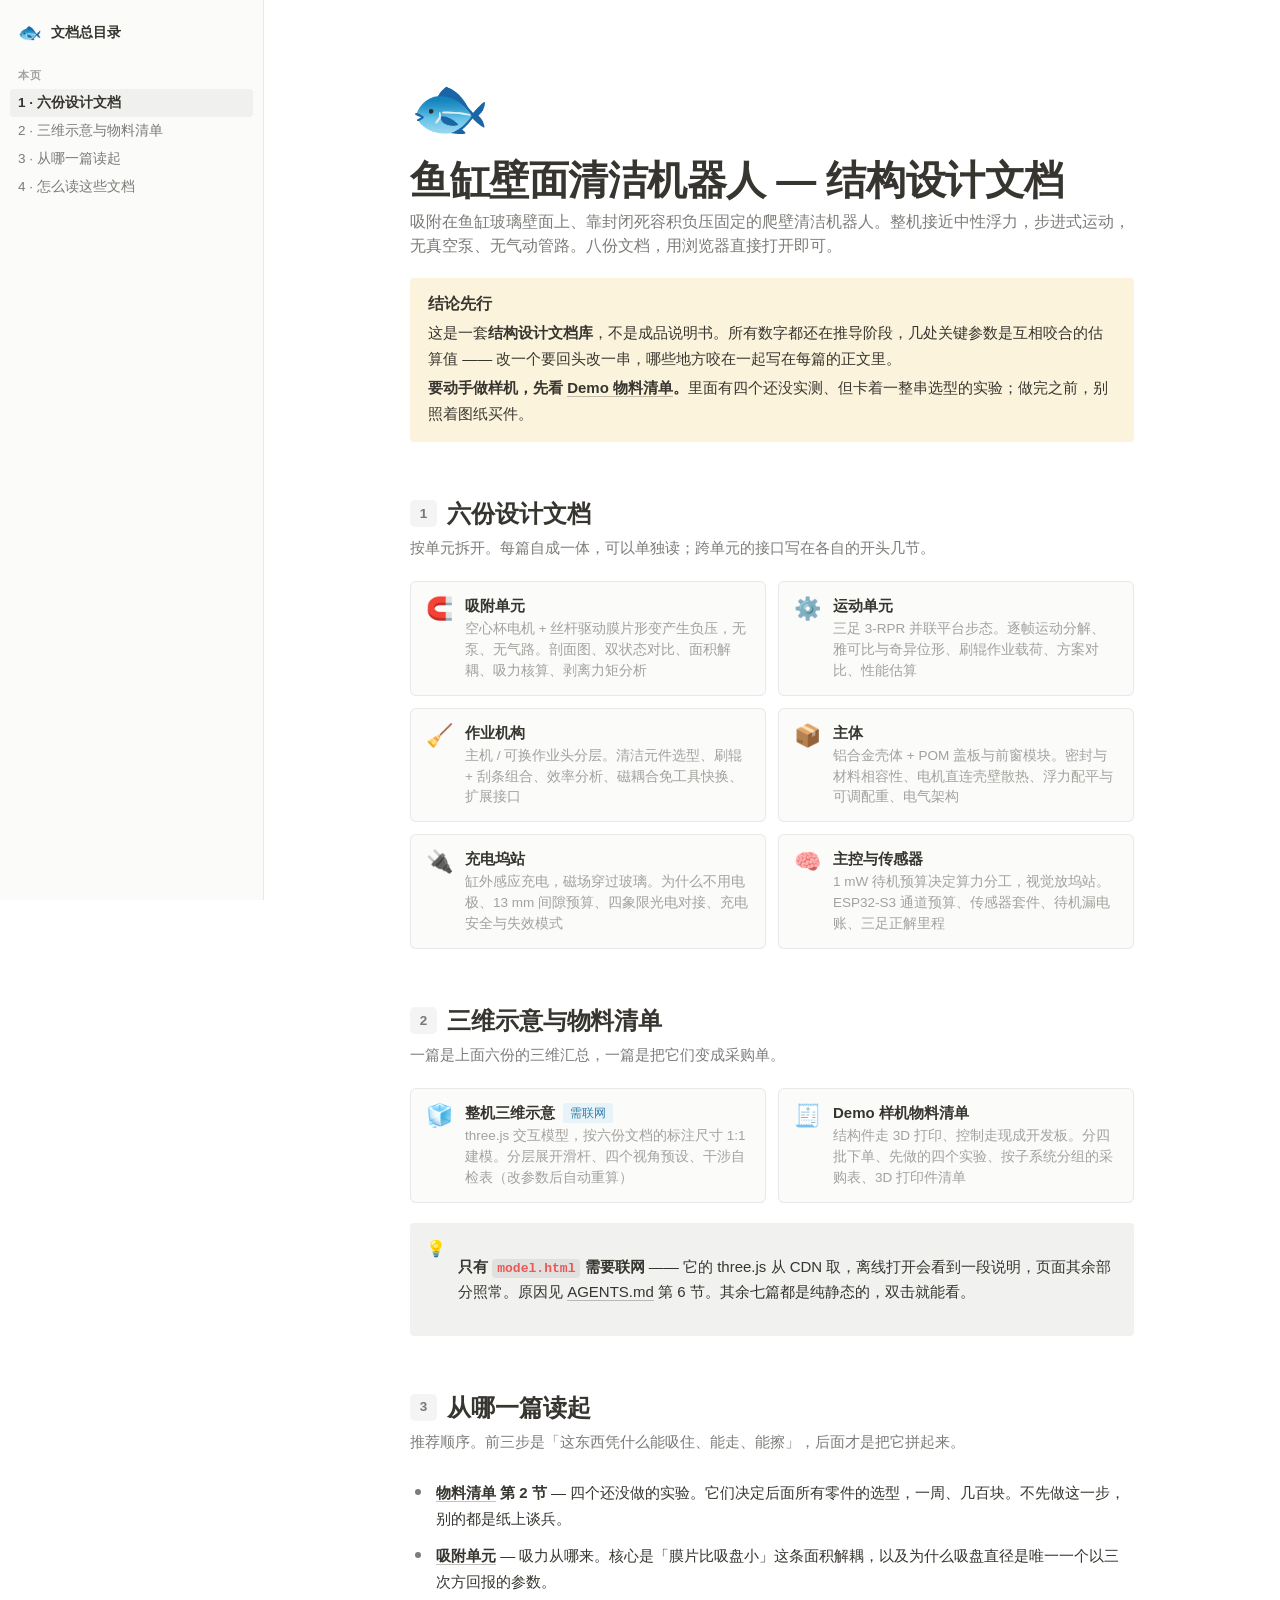
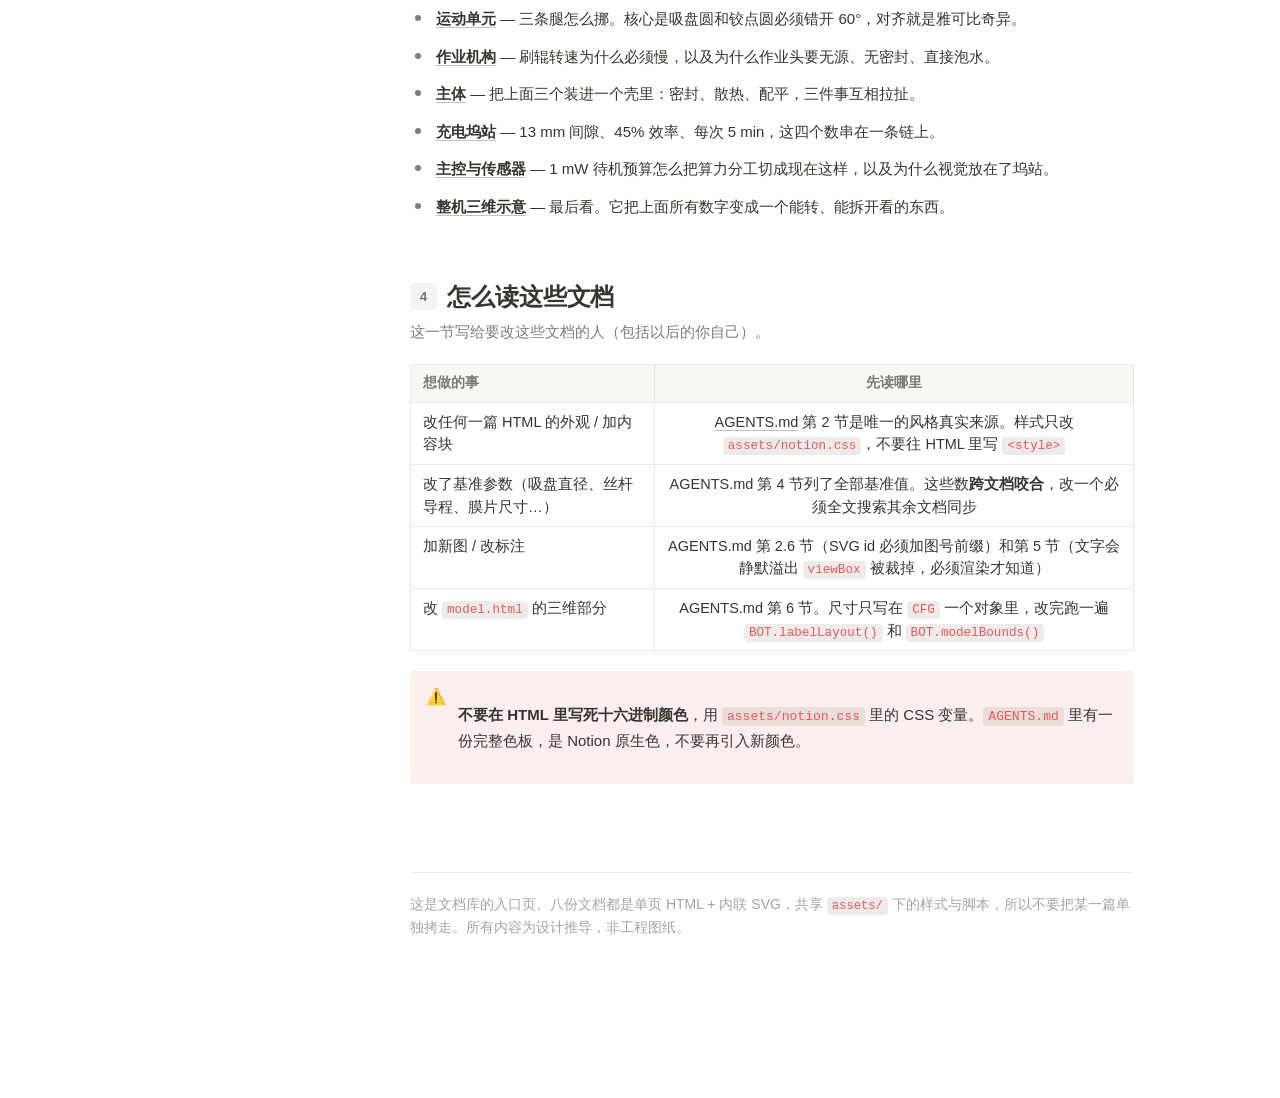
==== index.html @ 6ccfcbfc "feat: 完善文档" ====
<!DOCTYPE html>
<html lang="zh-CN">
<head>
<meta charset="UTF-8">
<meta name="viewport" content="width=device-width, initial-scale=1">
<title>鱼缸壁面清洁机器人 — 结构设计文档</title>
<link rel="stylesheet" href="assets/notion.css">
</head>
<body>
<nav class="side" id="side">
  <div class="side-doc"><span class="side-icon">🐟</span><span class="side-name">文档总目录</span></div>
  <div class="side-label">本页</div>
  <ul class="side-list">
    <li><a href="#s1" title="1 · 六份设计文档">1 · 六份设计文档</a></li>
    <li><a href="#s2" title="2 · 三维示意与物料清单">2 · 三维示意与物料清单</a></li>
    <li><a href="#s3" title="3 · 从哪一篇读起">3 · 从哪一篇读起</a></li>
    <li><a href="#s4" title="4 · 怎么读这些文档">4 · 怎么读这些文档</a></li>
  </ul>
</nav>
<button class="side-btn" type="button" aria-label="目录">&#9776;</button>
<main class="page">
<div class="page-inner">

<header>
  <div class="page-icon">🐟</div>
  <h1>鱼缸壁面清洁机器人 — 结构设计文档</h1>
  <p class="sub">吸附在鱼缸玻璃壁面上、靠封闭死容积负压固定的爬壁清洁机器人。整机接近中性浮力，步进式运动，无真空泵、无气动管路。八份文档，用浏览器直接打开即可。</p>
</header>

<div class="keybox">
  <h3>结论先行</h3>
  <p>这是一套<strong>结构设计文档库</strong>，不是成品说明书。所有数字都还在推导阶段，几处关键参数是互相咬合的估算值 —— 改一个要回头改一串，哪些地方咬在一起写在每篇的正文里。</p>
  <p><strong>要动手做样机，先看 <a href="bom.html">Demo 物料清单</a>。</strong>里面有四个还没实测、但卡着一整串选型的实验；做完之前，别照着图纸买件。</p>
</div>

<h2 id="s1"><span class="n">1</span>六份设计文档</h2>
<p class="cap">按单元拆开。每篇自成一体，可以单独读；跨单元的接口写在各自的开头几节。</p>

<ul class="doclist">
  <li><a href="suction.html">
    <span class="di">🧲</span>
    <div>
      <b>吸附单元</b>
      <p>空心杯电机 + 丝杆驱动膜片形变产生负压，无泵、无气路。剖面图、双状态对比、面积解耦、吸力核算、剥离力矩分析</p>
    </div>
  </a></li>
  <li><a href="motion.html">
    <span class="di">⚙️</span>
    <div>
      <b>运动单元</b>
      <p>三足 3-RPR 并联平台步态。逐帧运动分解、雅可比与奇异位形、刷辊作业载荷、方案对比、性能估算</p>
    </div>
  </a></li>
  <li><a href="work.html">
    <span class="di">🧹</span>
    <div>
      <b>作业机构</b>
      <p>主机 / 可换作业头分层。清洁元件选型、刷辊 + 刮条组合、效率分析、磁耦合免工具快换、扩展接口</p>
    </div>
  </a></li>
  <li><a href="body.html">
    <span class="di">📦</span>
    <div>
      <b>主体</b>
      <p>铝合金壳体 + POM 盖板与前窗模块。密封与材料相容性、电机直连壳壁散热、浮力配平与可调配重、电气架构</p>
    </div>
  </a></li>
  <li><a href="dock.html">
    <span class="di">🔌</span>
    <div>
      <b>充电坞站</b>
      <p>缸外感应充电，磁场穿过玻璃。为什么不用电极、13 mm 间隙预算、四象限光电对接、充电安全与失效模式</p>
    </div>
  </a></li>
  <li><a href="ctrl.html">
    <span class="di">🧠</span>
    <div>
      <b>主控与传感器</b>
      <p>1 mW 待机预算决定算力分工，视觉放坞站。ESP32-S3 通道预算、传感器套件、待机漏电账、三足正解里程</p>
    </div>
  </a></li>
</ul>

<h2 id="s2"><span class="n">2</span>三维示意与物料清单</h2>
<p class="cap">一篇是上面六份的三维汇总，一篇是把它们变成采购单。</p>

<ul class="doclist">
  <li><a href="model.html">
    <span class="di">🧊</span>
    <div>
      <b>整机三维示意<span class="tag b">需联网</span></b>
      <p>three.js 交互模型，按六份文档的标注尺寸 1:1 建模。分层展开滑杆、四个视角预设、干涉自检表（改参数后自动重算）</p>
    </div>
  </a></li>
  <li><a href="bom.html">
    <span class="di">🧾</span>
    <div>
      <b>Demo 样机物料清单</b>
      <p>结构件走 3D 打印、控制走现成开发板。分四批下单、先做的四个实验、按子系统分组的采购表、3D 打印件清单</p>
    </div>
  </a></li>
</ul>

<div class="formula">
  <p><strong>只有 <code>model.html</code> 需要联网</strong> —— 它的 three.js 从 CDN 取，离线打开会看到一段说明，页面其余部分照常。原因见 <a href="AGENTS.md">AGENTS.md</a> 第 6 节。其余七篇都是纯静态的，双击就能看。</p>
</div>

<h2 id="s3"><span class="n">3</span>从哪一篇读起</h2>
<p class="cap">推荐顺序。前三步是「这东西凭什么能吸住、能走、能擦」，后面才是把它拼起来。</p>

<ul class="pts">
  <li><strong><a href="bom.html">物料清单</a> 第 2 节</strong> — 四个还没做的实验。它们决定后面所有零件的选型，一周、几百块。不先做这一步，别的都是纸上谈兵。</li>
  <li><strong><a href="suction.html">吸附单元</a></strong> — 吸力从哪来。核心是「膜片比吸盘小」这条面积解耦，以及为什么吸盘直径是唯一一个以三次方回报的参数。</li>
  <li><strong><a href="motion.html">运动单元</a></strong> — 三条腿怎么挪。核心是吸盘圆和铰点圆必须错开 60°，对齐就是雅可比奇异。</li>
  <li><strong><a href="work.html">作业机构</a></strong> — 刷辊转速为什么必须慢，以及为什么作业头要无源、无密封、直接泡水。</li>
  <li><strong><a href="body.html">主体</a></strong> — 把上面三个装进一个壳里：密封、散热、配平，三件事互相拉扯。</li>
  <li><strong><a href="dock.html">充电坞站</a></strong> — 13 mm 间隙、45% 效率、每次 5 min，这四个数串在一条链上。</li>
  <li><strong><a href="ctrl.html">主控与传感器</a></strong> — 1 mW 待机预算怎么把算力分工切成现在这样，以及为什么视觉放在了坞站。</li>
  <li><strong><a href="model.html">整机三维示意</a></strong> — 最后看。它把上面所有数字变成一个能转、能拆开看的东西。</li>
</ul>

<h2 id="s4"><span class="n">4</span>怎么读这些文档</h2>
<p class="cap">这一节写给要改这些文档的人（包括以后的你自己）。</p>

<table>
  <thead>
    <tr><th>想做的事</th><th>先读哪里</th></tr>
  </thead>
  <tbody>
    <tr>
      <td>改任何一篇 HTML 的外观 / 加内容块</td>
      <td><a href="AGENTS.md">AGENTS.md</a> 第 2 节是唯一的风格真实来源。样式只改 <code>assets/notion.css</code>，不要往 HTML 里写 <code>&lt;style&gt;</code></td>
    </tr>
    <tr>
      <td>改了基准参数（吸盘直径、丝杆导程、膜片尺寸…）</td>
      <td>AGENTS.md 第 4 节列了全部基准值。这些数<strong>跨文档咬合</strong>，改一个必须全文搜索其余文档同步</td>
    </tr>
    <tr>
      <td>加新图 / 改标注</td>
      <td>AGENTS.md 第 2.6 节（SVG id 必须加图号前缀）和第 5 节（文字会静默溢出 <code>viewBox</code> 被裁掉，必须渲染才知道）</td>
    </tr>
    <tr>
      <td>改 <code>model.html</code> 的三维部分</td>
      <td>AGENTS.md 第 6 节。尺寸只写在 <code>CFG</code> 一个对象里，改完跑一遍 <code>BOT.labelLayout()</code> 和 <code>BOT.modelBounds()</code></td>
    </tr>
  </tbody>
</table>

<div class="formula w">
  <p><strong>不要在 HTML 里写死十六进制颜色</strong>，用 <code>assets/notion.css</code> 里的 CSS 变量。<code>AGENTS.md</code> 里有一份完整色板，是 Notion 原生色，不要再引入新颜色。</p>
</div>

<footer>这是文档库的入口页。八份文档都是单页 HTML + 内联 SVG，共享 <code>assets/</code> 下的样式与脚本，所以不要把某一篇单独拷走。所有内容为设计推导，非工程图纸。</footer>
</div>
</main>
<script src="assets/toc.js"></script>
</body>
</html>
---- assets/notion.css ----
/* ============================================================
   notion.css — 文档设计系统（Notion 风格）
   用法：<link rel="stylesheet" href="assets/notion.css">
   规范见 AGENTS.md，改动前请先读那一份。
   ============================================================ */

/* ---------- 设计令牌 ---------- */
:root{
  /* 文本 */
  --fg:      rgb(55,53,47);
  --fg-2:    rgba(55,53,47,.65);
  --fg-3:    rgba(55,53,47,.45);
  /* 线条与底纹 */
  --line:    rgba(55,53,47,.16);
  --line-2:  rgba(55,53,47,.09);
  --hover:   rgba(55,53,47,.055);
  --side-bg: rgb(251,251,250);
  --callout: rgb(241,241,239);
  /* 代码 */
  --code-bg: rgba(135,131,120,.15);
  --code-fg: #eb5757;
  --blue:    rgb(35,131,226);
  /* 语义色（Notion 原生色板） */
  --red-fg:    rgb(212,76,71);   --red-bg:    rgb(251,238,236);
  --green-fg:  rgb(68,131,97);   --green-bg:  rgb(237,243,236);
  --blue-fg:   rgb(51,126,169);  --blue-bg:   rgb(231,243,248);
  --orange-fg: rgb(217,115,13);  --orange-bg: rgb(250,236,222);
  --yellow-bg: rgb(251,243,219);
  --purple-fg: rgb(144,101,176); --purple-bg: rgb(244,240,247);
  --brown-fg:  rgb(159,107,83);  --brown-bg:  rgb(244,238,238);

  /* ── 旧变量别名：正文内联样式仍在用，不要删 ── */
  --ink:    rgb(55,53,47);
  --ink-2:  rgba(55,53,47,.65);
  --ink-3:  rgba(55,53,47,.45);
  --bg:     rgb(251,251,250);
  --card:   #ffffff;
  --teal:   rgb(68,131,97);
  --teal-d: rgb(68,131,97);
  --warn:   rgb(212,76,71);

  --side-w: 264px;
}

*,*::before,*::after{box-sizing:border-box}

html{ -webkit-text-size-adjust:100%; scroll-behavior:smooth }

body{
  margin:0; background:#fff; color:var(--fg);
  font-family: ui-sans-serif, -apple-system, BlinkMacSystemFont, "Segoe UI", Helvetica,
               "PingFang SC", "Hiragino Sans GB", "Microsoft YaHei",
               "Apple Color Emoji", "Segoe UI Emoji", sans-serif;
  font-size:16px; line-height:1.7;
  -webkit-font-smoothing:antialiased; -moz-osx-font-smoothing:grayscale;
}

/* ============================================================
   左侧目录导航
   ============================================================ */
.side{
  position:fixed; inset:0 auto 0 0; width:var(--side-w); z-index:20;
  background:var(--side-bg); border-right:1px solid var(--line-2);
  padding:16px 10px 32px; overflow-y:auto; overscroll-behavior:contain;
  font-size:14px; line-height:1.5;
}
.side::-webkit-scrollbar{width:8px}
.side::-webkit-scrollbar-thumb{background:rgba(55,53,47,.14); border-radius:4px}

.side-doc{
  display:flex; align-items:center; gap:9px; padding:6px 8px 12px; min-width:0;
}
.side-icon{ font-size:19px; line-height:1; flex:none }
.side-name{
  font-weight:600; font-size:14px; color:var(--fg);
  overflow:hidden; text-overflow:ellipsis; white-space:nowrap;
}
.side-label{
  font-size:11px; font-weight:600; letter-spacing:.06em; text-transform:uppercase;
  color:var(--fg-3); padding:12px 8px 5px;
}
.side-list{ list-style:none; margin:0; padding:0 }
.side-list a{
  display:block; padding:4px 8px; border-radius:4px; border-bottom:0;
  color:var(--fg-2); text-decoration:none; font-size:13.5px;
  overflow:hidden; text-overflow:ellipsis; white-space:nowrap;
  transition:background .08s ease;
}
.side-list a:hover{ background:var(--hover); color:var(--fg) }
.side-list a.on{ background:var(--hover); color:var(--fg); font-weight:600 }
.side-list .lv2 a{ padding-left:24px; font-size:13px; color:var(--fg-3) }
.side-list .lv2 a.on,
.side-list .lv2 a:hover{ color:var(--fg) }

/* 移动端汉堡按钮 */
.side-btn{
  display:none; position:fixed; left:14px; bottom:14px; z-index:30;
  width:44px; height:44px; border-radius:50%; border:1px solid var(--line-2);
  background:#fff; color:var(--fg); font-size:17px; cursor:pointer;
  box-shadow:0 1px 4px rgba(55,53,47,.14); line-height:1;
}

/* ============================================================
   正文页面
   ============================================================ */
.page{ margin-left:var(--side-w) }
.page-inner{ max-width:900px; margin:0 auto; padding:76px 88px 160px }

.page-icon{ font-size:64px; line-height:1; margin:0 0 16px }

header{ margin:0 0 4px }
header h1{
  font-size:40px; font-weight:700; line-height:1.2;
  letter-spacing:-.012em; margin:0 0 6px;
}
.sub{ color:var(--fg-2); font-size:16px; margin:0; line-height:1.5 }

/* ---------- 标题层级 ---------- */
h2{
  display:flex; align-items:center; gap:10px;
  font-size:24px; font-weight:600; line-height:1.3;
  letter-spacing:-.004em; margin:56px 0 6px;
  scroll-margin-top:24px;
}
h3{
  display:flex; align-items:center; gap:9px;
  font-size:20px; font-weight:600; line-height:1.3;
  margin:38px 0 4px; scroll-margin-top:24px;
}
h4{ font-size:16px; font-weight:600; margin:24px 0 4px }

/* 标题前的编号徽标 */
h2 .n{
  display:inline-flex; align-items:center; justify-content:center; flex:none;
  min-width:27px; height:27px; padding:0 8px; border-radius:5px;
  background:var(--hover); color:var(--fg-2);
  font-size:13.5px; font-weight:600; letter-spacing:0;
}
h3 .n{
  display:inline-flex; align-items:center; justify-content:center; flex:none;
  min-width:22px; height:22px; padding:0 6px; border-radius:5px;
  background:var(--hover); color:var(--fg-3);
  font-size:12px; font-weight:600;
}

/* ---------- 正文块 ---------- */
.card{ margin:0; padding:0; background:none; border:0; box-shadow:none }
.cap{ color:var(--fg-2); font-size:15px; line-height:1.7; margin:0 0 20px }
.figrow{ display:flex; gap:32px; align-items:flex-start; flex-wrap:wrap }
.figrow svg{ flex:1 1 420px; min-width:320px; max-width:520px; height:auto }
.legend{ flex:1 1 300px; min-width:270px }

svg{ display:block; margin:4px 0 }
.figrow svg{ margin:0 }

/* ---------- 链接 ---------- */
a{
  color:inherit; text-decoration:none; cursor:pointer;
  border-bottom:1px solid rgba(55,53,47,.3);
}
a:hover{ background:var(--hover); border-bottom-color:var(--blue) }
.side a, .side a:hover{ border-bottom:0; background:transparent }
.side-list a:hover, .side-list a.on{ background:var(--hover) }

/* ---------- 行内代码 ---------- */
code{
  font-family: ui-monospace, SFMono-Regular, Menlo, Consolas, "Liberation Mono", monospace;
  font-size:.87em; background:var(--code-bg); color:var(--code-fg);
  padding:2px 5px; border-radius:4px; line-height:1.4;
  word-break:break-word;
}

/* ============================================================
   提示框（Notion callout）
   ============================================================ */
.keybox, .formula{
  position:relative; border:0; border-radius:4px;
  background:var(--callout);
  padding:16px 18px 16px 48px;
  margin:20px 0; font-size:15px; line-height:1.7; color:var(--fg);
}
.keybox{ padding-left:18px }
.formula::before{
  content:"💡"; position:absolute; left:16px; top:15px; font-size:16px; line-height:1.4;
}
.formula.w{ background:var(--red-bg) }
.formula.w::before{ content:"⚠️" }
.keybox{ background:var(--yellow-bg) }

.keybox h3{
  display:block; font-size:15.5px; font-weight:600;
  margin:0 0 6px; color:var(--fg);
}
.keybox p{ margin:4px 0; font-size:15px; color:var(--fg) }
.keybox b{ font-weight:600 }
.keybox p:last-child{ margin-bottom:0 }

.formula b{ font-weight:600 }
.formula code{ background:var(--code-bg); color:var(--code-fg) }
.formula br + span{ display:inline }

/* ============================================================
   表格（Notion table）
   ============================================================ */
table{
  width:100%; border-collapse:collapse; margin:20px 0;
  font-size:14.5px; line-height:1.55;
}
th,td{
  padding:8px 12px; text-align:center; vertical-align:top;
  border:1px solid var(--line-2); color:var(--fg);
}
th{
  background:rgb(247,246,243); font-weight:600;
  font-size:13.5px; color:var(--fg-2);
}
/* 首列保底宽度：放得下 4 个汉字，避免「刷辊长/度」这种尴尬折行。
   用 min-width 而非 nowrap —— motion.html 里有 40 字以上的首列单元格，
   nowrap 会把整个表挤变形。 */
td:first-child, th:first-child{ text-align:left; min-width:6.5em }
.hl{ background:var(--green-bg) !important }
.bad{ background:var(--red-bg) !important }
tbody tr:hover{ background:rgba(55,53,47,.024) }

/* ============================================================
   列表
   ============================================================ */
ul.pts{ list-style:none; margin:14px 0 0; padding:0 }
ul.pts li{
  position:relative; padding:6px 0 6px 26px;
  font-size:15px; line-height:1.7; border-bottom:0;
}
ul.pts li::before{
  content:""; position:absolute; left:5px; top:15px;
  width:6px; height:6px; border-radius:50%; background:var(--fg-2);
}
ul.pts li.w::before{ background:var(--red-fg) }

.legend ol, .legend ul{ list-style:none; margin:0; padding:0; counter-reset:l }
.legend li{
  counter-increment:l; position:relative;
  padding:7px 0 7px 32px; border-bottom:0;
  font-size:14.5px; line-height:1.55;
}
.legend li::before{
  content:counter(l); position:absolute; left:0; top:8px;
  width:21px; height:21px; border-radius:50%;
  background:var(--callout); color:var(--fg-2);
  display:flex; align-items:center; justify-content:center;
  font-size:11px; font-weight:600;
}
.legend b{ display:block; font-weight:600; font-size:14.5px; color:var(--fg) }
.legend span{ display:block; color:var(--fg-3); font-size:13.5px; line-height:1.5 }

/* ============================================================
   文档索引卡片（index.html）
   ============================================================ */
.doclist{
  list-style:none; margin:20px 0; padding:0;
  display:grid; grid-template-columns:repeat(2,1fr); gap:12px;
}
.doclist li{ margin:0; border-bottom:0 }
.doclist a{
  display:flex; align-items:flex-start; gap:12px; height:100%;
  padding:13px 15px; border:1px solid var(--line-2); border-radius:6px;
  background:var(--side-bg);
  transition:background .08s ease, border-color .08s ease;
}
.doclist a:hover{ background:var(--hover); border-color:var(--line); border-bottom-color:var(--line) }
.doclist .di{ font-size:22px; line-height:1.25; flex:none }
.doclist b{ display:block; font-weight:600; font-size:15px; color:var(--fg); line-height:1.4 }
.doclist p{ margin:3px 0 0; font-size:13.5px; line-height:1.55; color:var(--fg-3) }

/* ---------- 标签 ---------- */
.tag{
  display:inline-block; font-size:11.5px; font-weight:500;
  padding:2px 7px; border-radius:3px; white-space:nowrap;
  background:var(--green-bg); color:var(--green-fg);
  margin-left:8px; vertical-align:1px;
}
.tag.w{ background:var(--red-bg);  color:var(--red-fg) }
.tag.b{ background:var(--blue-bg); color:var(--blue-fg) }

/* ---------- 页脚 ---------- */
footer{
  margin-top:88px; padding-top:20px; border-top:1px solid var(--line-2);
  color:var(--fg-3); font-size:14px; text-align:left; line-height:1.6;
}
hr{ border:0; border-top:1px solid var(--line-2); margin:28px 0 }

/* ---------- SVG 内文字（图内标注） ---------- */
text{ font-family: ui-sans-serif, -apple-system, "PingFang SC", "Microsoft YaHei", sans-serif }
.s-lbl{ font-size:12.5px; fill:var(--fg); font-weight:600 }
.s-sub{ font-size:11px;   fill:var(--fg-3) }
.s-w  { font-size:11.5px; fill:var(--red-fg); font-weight:600 }

/* ============================================================
   3D 视图（three.js 产品示意，见 model.html）
   — 只在这里改外观；HTML 里不写 style
   ============================================================ */
.viewer{
  position:relative; margin:20px 0;
  border:1px solid var(--line-2); border-radius:6px;
  overflow:hidden; background:#fff;
}
.viewer-stage{
  position:relative; width:100%; aspect-ratio:16/10; min-height:320px;
  background:linear-gradient(180deg,#fcfcfb 0%,#f1f1ef 62%,#e9e9e6 100%);
}
.viewer-stage canvas{ display:block; width:100%; height:100%; touch-action:none; cursor:grab }
.viewer-stage canvas:active{ cursor:grabbing }

/* 右下角操作提示 */
.viewer-hint{
  position:absolute; right:10px; bottom:8px; pointer-events:none;
  font-size:11.5px; color:var(--fg-3); background:rgba(255,255,255,.72);
  padding:2px 7px; border-radius:3px;
}

/* 工具条 */
.viewer-bar{
  display:flex; flex-wrap:wrap; align-items:center; gap:8px;
  padding:9px 12px; border-top:1px solid var(--line-2); background:rgb(251,251,250);
}
.viewer-bar .sp{ flex:1 1 auto }
.viewer-label{
  font-size:11px; font-weight:600; letter-spacing:.06em; text-transform:uppercase;
  color:var(--fg-3);
}
.viewer-chip{
  display:inline-flex; align-items:center; gap:6px; cursor:pointer;
  font-size:12.5px; color:var(--fg-2); user-select:none;
  padding:3px 9px; border-radius:4px; background:var(--callout);
  transition:background .08s ease, color .08s ease;
}
.viewer-chip:hover{ background:var(--hover); color:var(--fg) }
.viewer-chip input{ margin:0; width:13px; height:13px; accent-color:rgb(68,131,97); cursor:pointer }
.viewer-btn{
  font:inherit; font-size:12.5px; color:var(--fg-2); cursor:pointer;
  padding:3px 9px; border-radius:4px; border:1px solid var(--line-2);
  background:#fff; line-height:1.5;
}
.viewer-btn:hover{ background:var(--hover); color:var(--fg) }
.viewer-range{ display:inline-flex; align-items:center; gap:7px; font-size:12.5px; color:var(--fg-2) }
.viewer-range input[type=range]{ width:118px; margin:0; accent-color:rgb(68,131,97) }

/* 加载失败 / 不支持 WebGL 时的替身 */
.viewer-fallback{
  display:none; position:absolute; inset:0; align-items:center; justify-content:center;
  text-align:center; padding:28px; font-size:14px; color:var(--fg-2); line-height:1.7;
}
.viewer.is-dead .viewer-fallback{ display:flex }
.viewer.is-dead .viewer-hint{ display:none }
.viewer-fallback b{ color:var(--fg) }
.viewer code{ font-size:.85em }

/* 三维视图里的读数表（自检结果等） */
.viewer-table{ font-size:13.5px }

@media (max-width:860px){
  .viewer-stage{ aspect-ratio:4/3; min-height:260px }
  .viewer-bar{ gap:6px; padding:8px 10px }
  .viewer-range input[type=range]{ width:80px }
  .viewer-table{ font-size:12.5px }
}

/* ============================================================
   响应式
   ============================================================ */
@media (max-width:1080px){
  .page-inner{ padding:56px 40px 120px }
}
@media (max-width:860px){
  .side{
    transform:translateX(-100%);
    transition:transform .18s ease;
    box-shadow:0 0 0 100vmax rgba(55,53,47,.28);
    border-right:1px solid var(--line-2);
  }
  .side.open{ transform:none }
  .side-btn{ display:block }
  .page{ margin-left:0 }
  .page-inner{ padding:52px 22px 96px }
  header h1{ font-size:32px }
  h2{ font-size:21px }
  h3{ font-size:18px }
  body{ font-size:15.5px }
  .figrow{ gap:18px }
  .doclist{ grid-template-columns:1fr }
}

/* ============================================================
   打印
   ============================================================ */
@media print{
  .side, .side-btn{ display:none }
  .page{ margin-left:0 }
  .page-inner{ max-width:none; padding:0 }
  .keybox, .formula, table, svg{ break-inside:avoid }
  h2, h3{ break-after:avoid }
  a{ border-bottom:0 }
}
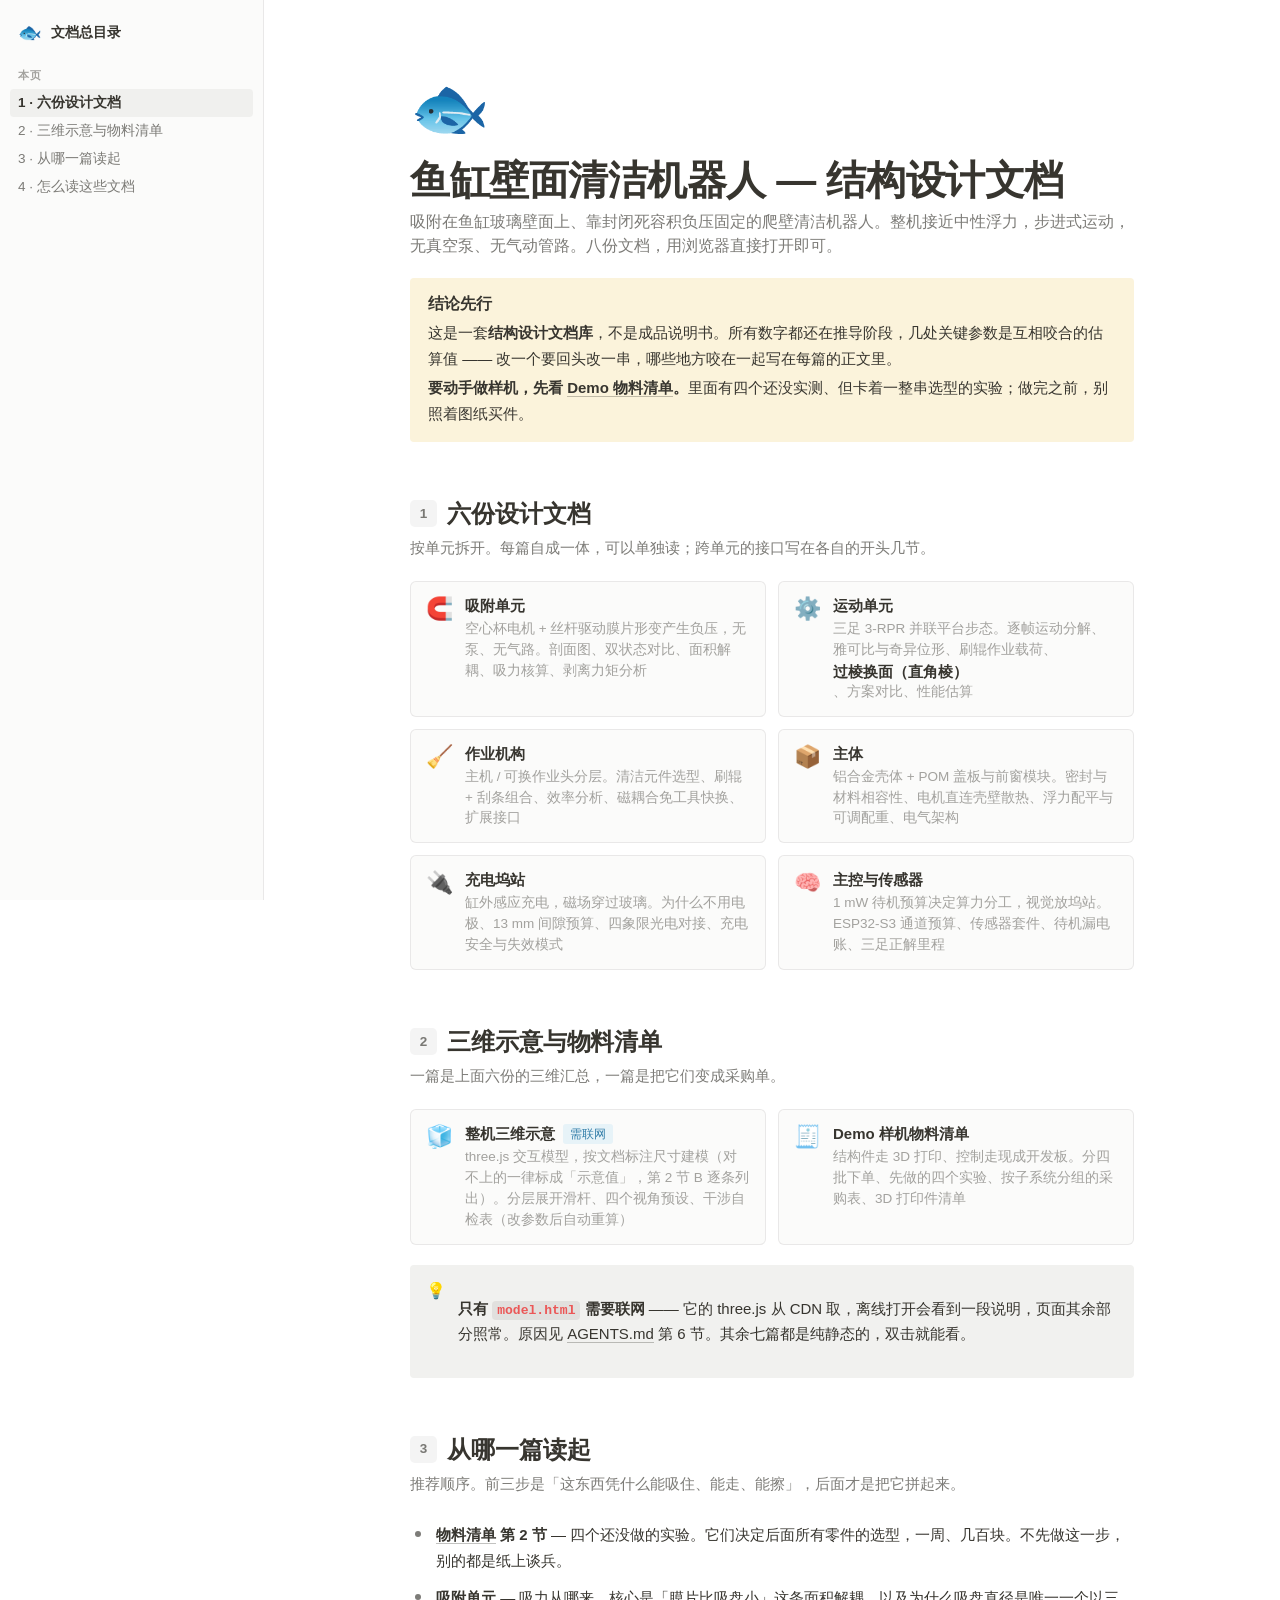
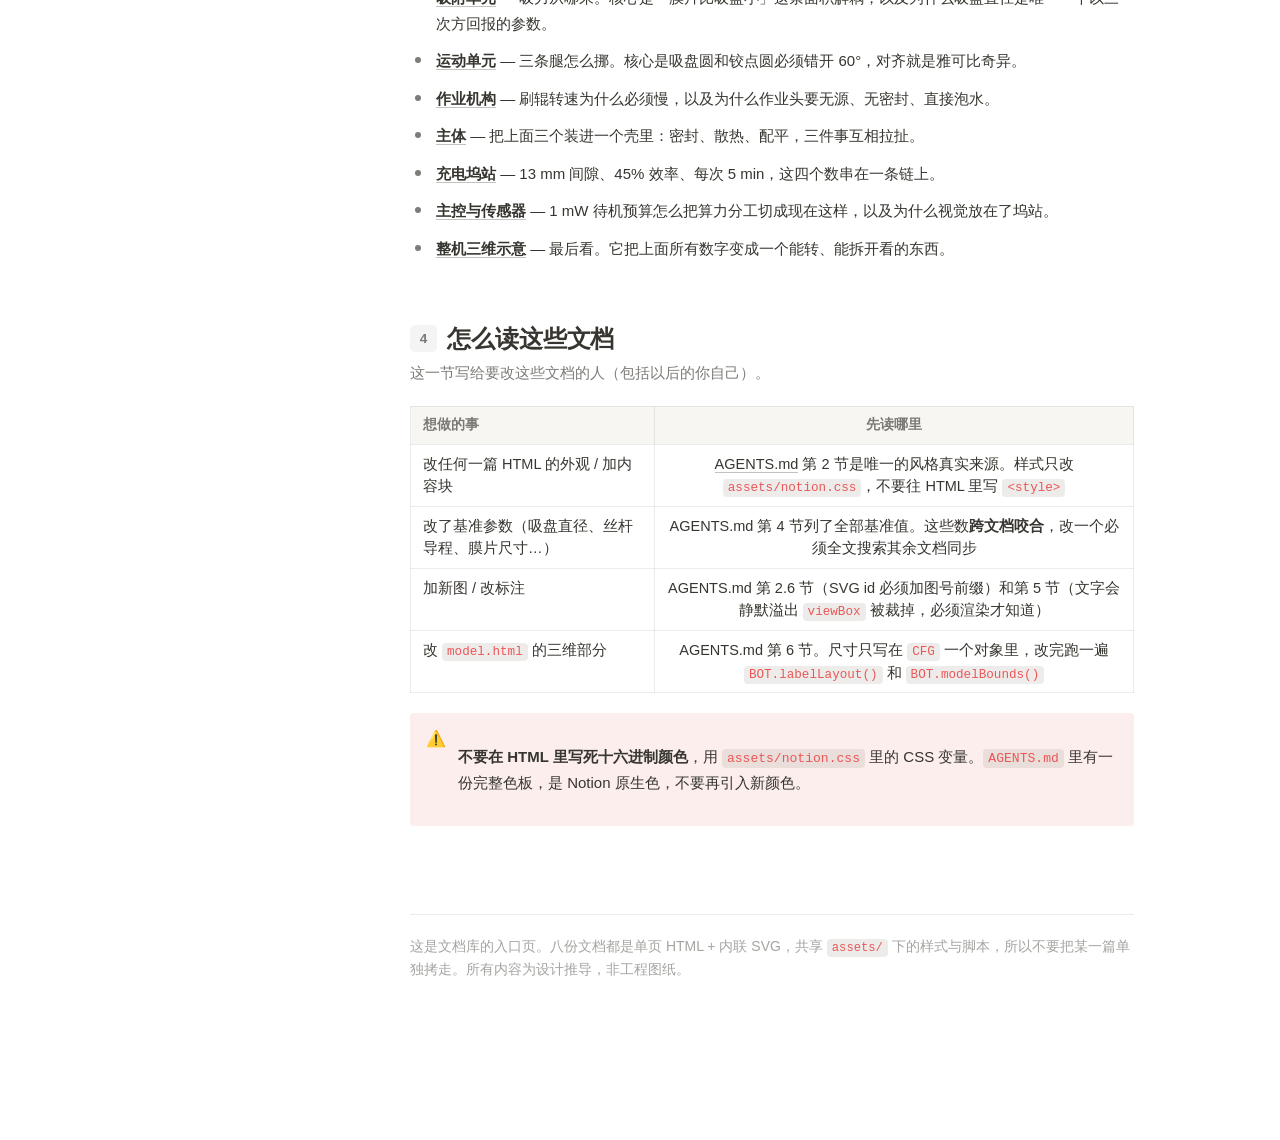
==== commit 5a9c03dc: "feat: 支持过棱换面（含 90° 直角棱） 运动单元新增第 11 节：直角棱换面的几何与选型。结论是每条腿从单级推杆 改成「方位铰（被动）+ 面外俯仰轴（主动）+ 两级伸缩（主动）+ 被动弹簧膝 " ====
--- a/index.html
+++ b/index.html
@@ -48,7 +48,7 @@
     <span class="di">⚙️</span>
     <div>
       <b>运动单元</b>
-      <p>三足 3-RPR 并联平台步态。逐帧运动分解、雅可比与奇异位形、刷辊作业载荷、方案对比、性能估算</p>
+      <p>三足 3-RPR 并联平台步态。逐帧运动分解、雅可比与奇异位形、刷辊作业载荷、<b>过棱换面（直角棱）</b>、方案对比、性能估算</p>
     </div>
   </a></li>
   <li><a href="work.html">
@@ -89,7 +89,7 @@
     <span class="di">🧊</span>
     <div>
       <b>整机三维示意<span class="tag b">需联网</span></b>
-      <p>three.js 交互模型，按六份文档的标注尺寸 1:1 建模。分层展开滑杆、四个视角预设、干涉自检表（改参数后自动重算）</p>
+      <p>three.js 交互模型，按文档标注尺寸建模（对不上的一律标成「示意值」，第 2 节 B 逐条列出）。分层展开滑杆、四个视角预设、干涉自检表（改参数后自动重算）</p>
     </div>
   </a></li>
   <li><a href="bom.html">
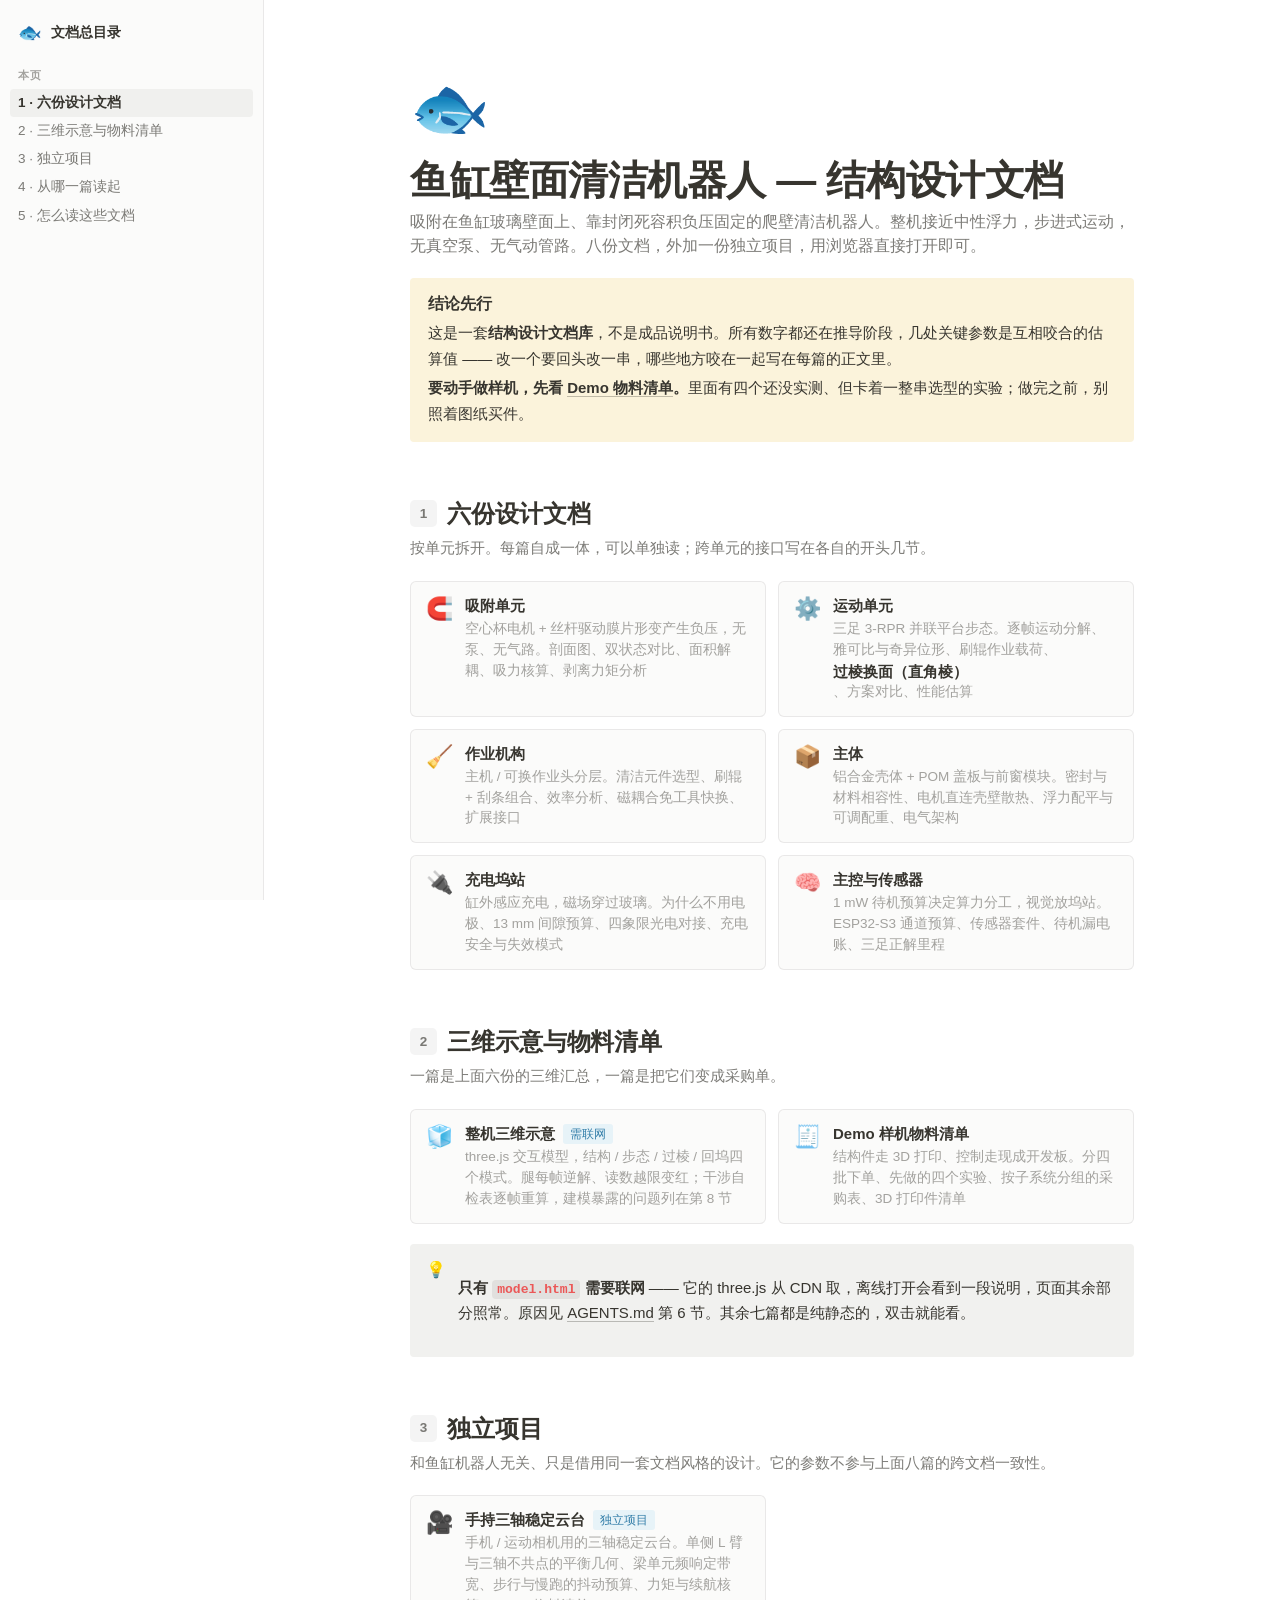
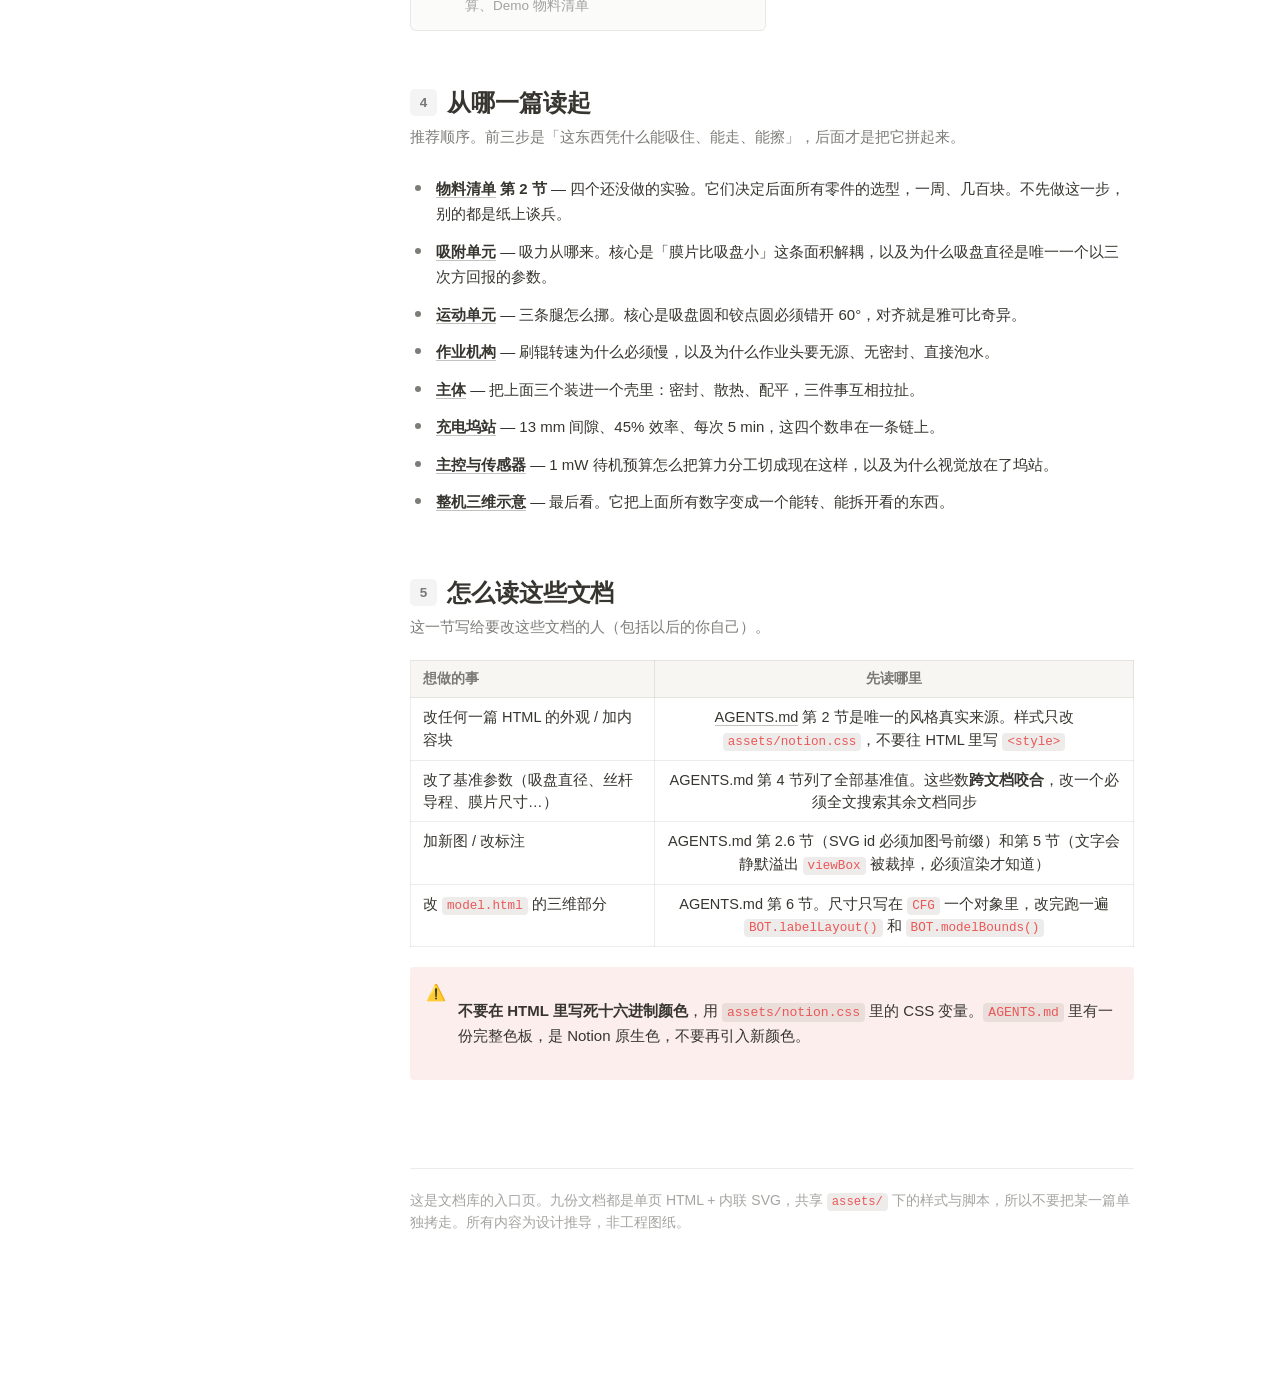
==== commit 7268a4e2: "feat: 新增独立项目「手持三轴稳定云台」设计文档，开启 GitHub Pages - gimbal/gimbal.html：14 节设计文档（平衡几何、电机力矩、控制带宽、   抖动预算、电气与续" ====
--- a/index.html
+++ b/index.html
@@ -13,8 +13,9 @@
   <ul class="side-list">
     <li><a href="#s1" title="1 · 六份设计文档">1 · 六份设计文档</a></li>
     <li><a href="#s2" title="2 · 三维示意与物料清单">2 · 三维示意与物料清单</a></li>
-    <li><a href="#s3" title="3 · 从哪一篇读起">3 · 从哪一篇读起</a></li>
-    <li><a href="#s4" title="4 · 怎么读这些文档">4 · 怎么读这些文档</a></li>
+    <li><a href="#s3" title="3 · 独立项目">3 · 独立项目</a></li>
+    <li><a href="#s4" title="4 · 从哪一篇读起">4 · 从哪一篇读起</a></li>
+    <li><a href="#s5" title="5 · 怎么读这些文档">5 · 怎么读这些文档</a></li>
   </ul>
 </nav>
 <button class="side-btn" type="button" aria-label="目录">&#9776;</button>
@@ -24,7 +25,7 @@
 <header>
   <div class="page-icon">🐟</div>
   <h1>鱼缸壁面清洁机器人 — 结构设计文档</h1>
-  <p class="sub">吸附在鱼缸玻璃壁面上、靠封闭死容积负压固定的爬壁清洁机器人。整机接近中性浮力，步进式运动，无真空泵、无气动管路。八份文档，用浏览器直接打开即可。</p>
+  <p class="sub">吸附在鱼缸玻璃壁面上、靠封闭死容积负压固定的爬壁清洁机器人。整机接近中性浮力，步进式运动，无真空泵、无气动管路。八份文档，外加一份独立项目，用浏览器直接打开即可。</p>
 </header>
 
 <div class="keybox">
@@ -89,7 +90,7 @@
     <span class="di">🧊</span>
     <div>
       <b>整机三维示意<span class="tag b">需联网</span></b>
-      <p>three.js 交互模型，按文档标注尺寸建模（对不上的一律标成「示意值」，第 2 节 B 逐条列出）。分层展开滑杆、四个视角预设、干涉自检表（改参数后自动重算）</p>
+      <p>three.js 交互模型，结构 / 步态 / 过棱 / 回坞四个模式。腿每帧逆解、读数越限变红；干涉自检表逐帧重算，建模暴露的问题列在第 8 节</p>
     </div>
   </a></li>
   <li><a href="bom.html">
@@ -105,7 +106,20 @@
   <p><strong>只有 <code>model.html</code> 需要联网</strong> —— 它的 three.js 从 CDN 取，离线打开会看到一段说明，页面其余部分照常。原因见 <a href="AGENTS.md">AGENTS.md</a> 第 6 节。其余七篇都是纯静态的，双击就能看。</p>
 </div>
 
-<h2 id="s3"><span class="n">3</span>从哪一篇读起</h2>
+<h2 id="s3"><span class="n">3</span>独立项目</h2>
+<p class="cap">和鱼缸机器人无关、只是借用同一套文档风格的设计。它的参数不参与上面八篇的跨文档一致性。</p>
+
+<ul class="doclist">
+  <li><a href="gimbal/gimbal.html">
+    <span class="di">🎥</span>
+    <div>
+      <b>手持三轴稳定云台<span class="tag b">独立项目</span></b>
+      <p>手机 / 运动相机用的三轴稳定云台。单侧 L 臂与三轴不共点的平衡几何、梁单元频响定带宽、步行与慢跑的抖动预算、力矩与续航核算、Demo 物料清单</p>
+    </div>
+  </a></li>
+</ul>
+
+<h2 id="s4"><span class="n">4</span>从哪一篇读起</h2>
 <p class="cap">推荐顺序。前三步是「这东西凭什么能吸住、能走、能擦」，后面才是把它拼起来。</p>
 
 <ul class="pts">
@@ -119,7 +133,7 @@
   <li><strong><a href="model.html">整机三维示意</a></strong> — 最后看。它把上面所有数字变成一个能转、能拆开看的东西。</li>
 </ul>
 
-<h2 id="s4"><span class="n">4</span>怎么读这些文档</h2>
+<h2 id="s5"><span class="n">5</span>怎么读这些文档</h2>
 <p class="cap">这一节写给要改这些文档的人（包括以后的你自己）。</p>
 
 <table>
@@ -150,7 +164,7 @@
   <p><strong>不要在 HTML 里写死十六进制颜色</strong>，用 <code>assets/notion.css</code> 里的 CSS 变量。<code>AGENTS.md</code> 里有一份完整色板，是 Notion 原生色，不要再引入新颜色。</p>
 </div>
 
-<footer>这是文档库的入口页。八份文档都是单页 HTML + 内联 SVG，共享 <code>assets/</code> 下的样式与脚本，所以不要把某一篇单独拷走。所有内容为设计推导，非工程图纸。</footer>
+<footer>这是文档库的入口页。九份文档都是单页 HTML + 内联 SVG，共享 <code>assets/</code> 下的样式与脚本，所以不要把某一篇单独拷走。所有内容为设计推导，非工程图纸。</footer>
 </div>
 </main>
 <script src="assets/toc.js"></script>
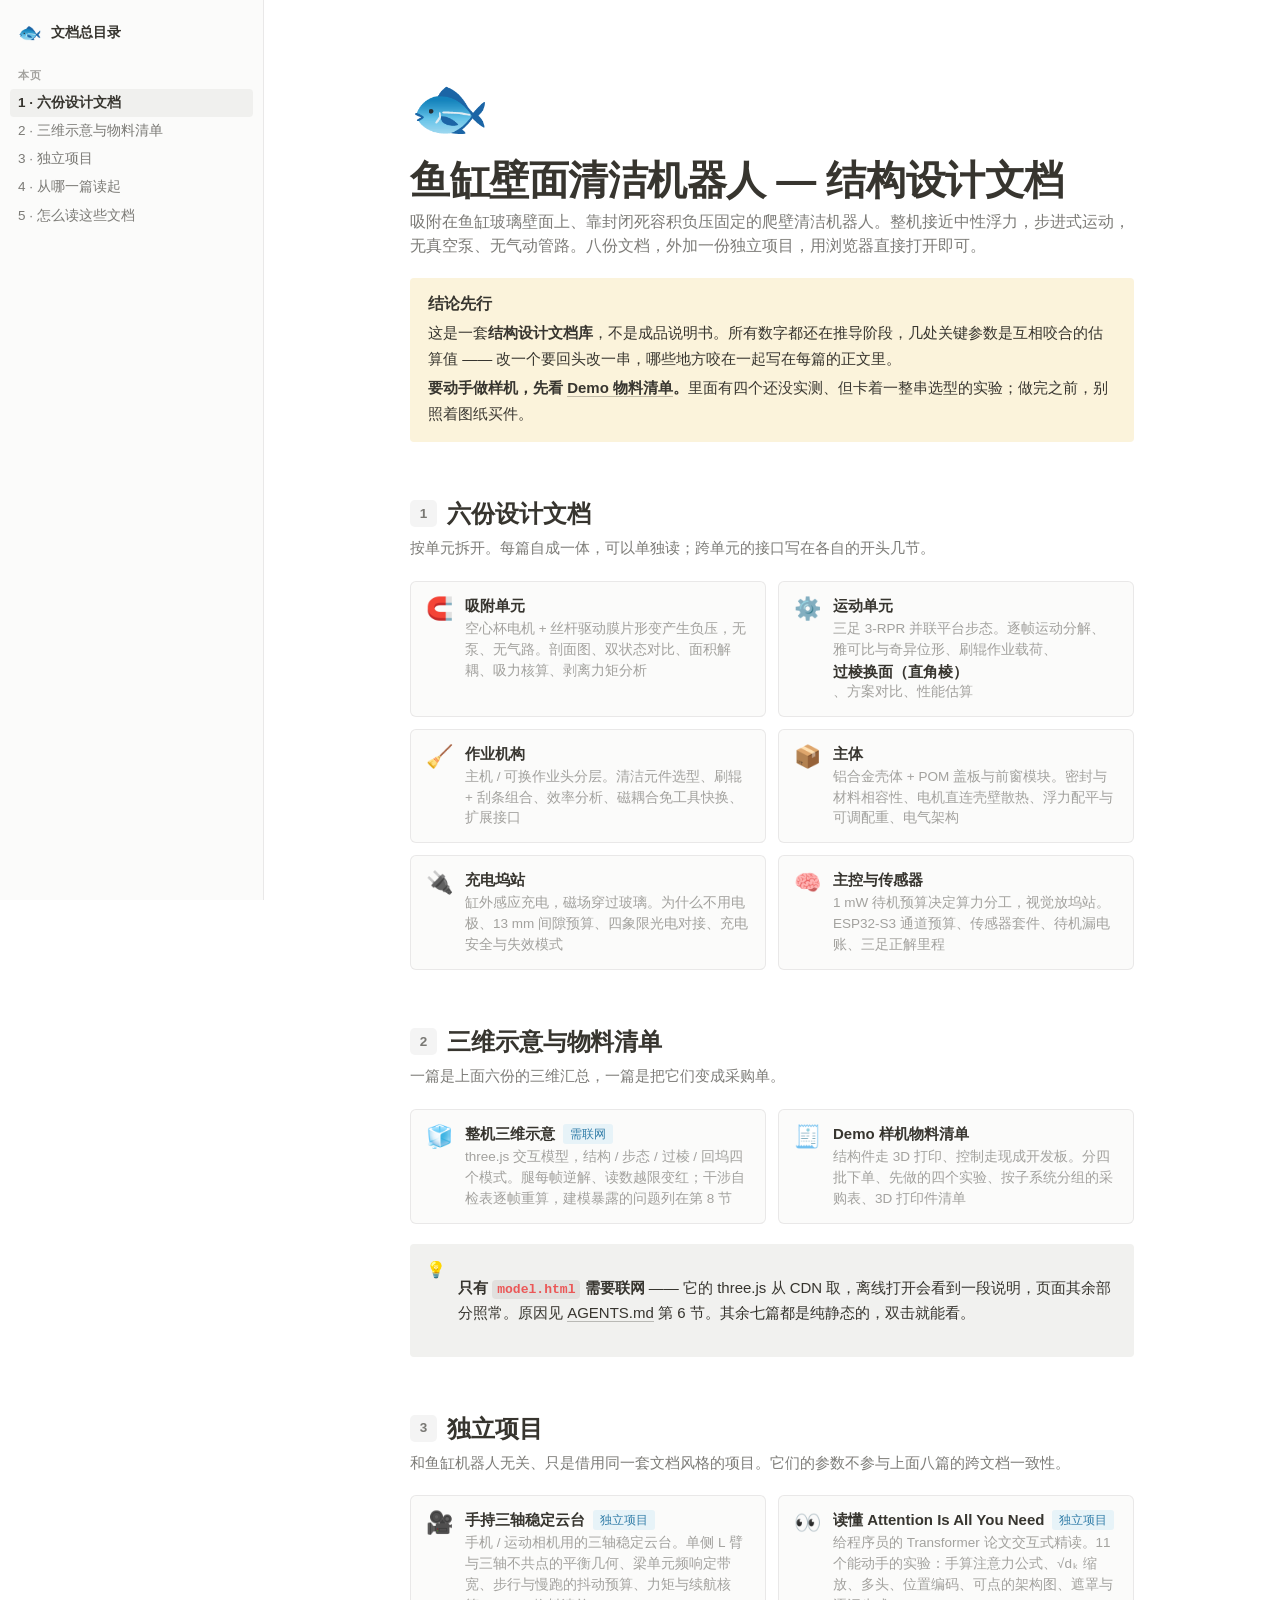
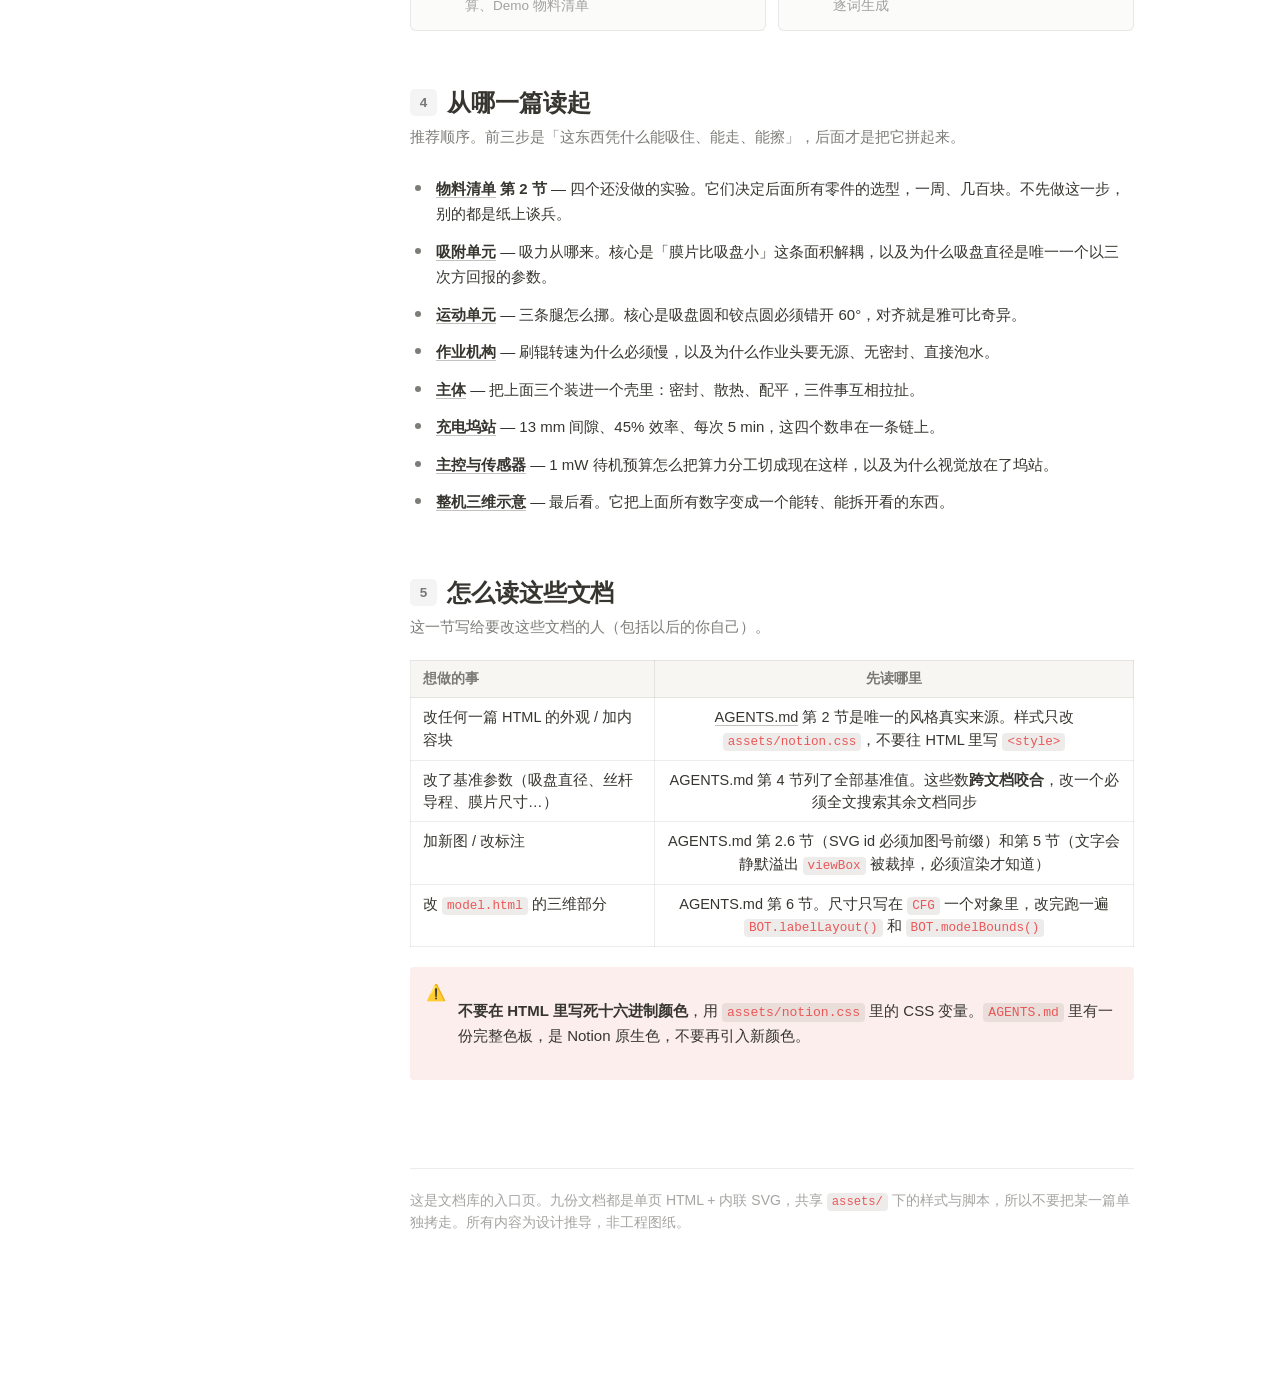
==== commit 95e83936: "feat: 新增独立项目「读懂 Attention Is All You Need」论文交互式精读 - attention/attention.html：11 节交互演示，按仓库 Notion 骨架编" ====
--- a/index.html
+++ b/index.html
@@ -107,7 +107,7 @@
 </div>
 
 <h2 id="s3"><span class="n">3</span>独立项目</h2>
-<p class="cap">和鱼缸机器人无关、只是借用同一套文档风格的设计。它的参数不参与上面八篇的跨文档一致性。</p>
+<p class="cap">和鱼缸机器人无关、只是借用同一套文档风格的项目。它们的参数不参与上面八篇的跨文档一致性。</p>
 
 <ul class="doclist">
   <li><a href="gimbal/gimbal.html">
@@ -115,6 +115,13 @@
     <div>
       <b>手持三轴稳定云台<span class="tag b">独立项目</span></b>
       <p>手机 / 运动相机用的三轴稳定云台。单侧 L 臂与三轴不共点的平衡几何、梁单元频响定带宽、步行与慢跑的抖动预算、力矩与续航核算、Demo 物料清单</p>
+    </div>
+  </a></li>
+  <li><a href="attention/attention.html">
+    <span class="di">👀</span>
+    <div>
+      <b>读懂 Attention Is All You Need<span class="tag b">独立项目</span></b>
+      <p>给程序员的 Transformer 论文交互式精读。11 个能动手的实验：手算注意力公式、√dₖ 缩放、多头、位置编码、可点的架构图、遮罩与逐词生成</p>
     </div>
   </a></li>
 </ul>
--- a/assets/notion.css
+++ b/assets/notion.css
@@ -357,11 +357,302 @@
 /* 三维视图里的读数表（自检结果等） */
 .viewer-table{ font-size:13.5px }
 
+/* hidden 属性要压过上面的 display:flex，否则按模式隐藏的工具条会露出来 */
+.viewer [hidden]{ display:none !important }
+
+/* 按下态：模式切换与视角按钮共用 */
+.viewer-btn[aria-pressed="true"]{ background:var(--fg); border-color:var(--fg); color:#fff }
+.viewer-btn[disabled]{ opacity:.45; cursor:default }
+
+/* 画布上的叠加层：标注、引线、读数、悬停提示。整层不吃鼠标事件 */
+.viewer-overlay{ position:absolute; inset:0; pointer-events:none; overflow:hidden }
+.viewer-overlay svg{ position:absolute; inset:0; width:100%; height:100% }
+.viewer-overlay line{ stroke:var(--fg-3); stroke-width:1 }
+.viewer-overlay circle{ fill:var(--fg-2) }
+.viewer-overlay .w line{ stroke:var(--red-fg) }
+.viewer-overlay .w circle{ fill:var(--red-fg) }
+
+.viewer-tag{
+  position:absolute; left:0; top:0; white-space:nowrap;
+  font-size:12px; line-height:1.4; color:var(--fg);
+  background:rgba(255,255,255,.9); border:1px solid var(--line-2); border-radius:4px;
+  padding:3px 8px; box-shadow:0 1px 2px rgba(15,15,15,.05);
+}
+.viewer-tag b{ display:block; font-weight:600 }
+.viewer-tag span{ display:block; font-size:11px; color:var(--fg-3) }
+.viewer-tag.w{ border-color:var(--red-fg); background:var(--red-bg) }
+.viewer-tag.w b{ color:var(--red-fg) }
+
+/* 左上角读数面板（动画模式用） */
+.viewer-readout{
+  position:absolute; left:10px; top:10px; min-width:210px; max-width:calc(100% - 20px);
+  font-size:12px; line-height:1.55; color:var(--fg-2); font-variant-numeric:tabular-nums;
+  background:rgba(255,255,255,.9); border:1px solid var(--line-2); border-radius:5px;
+  padding:8px 11px; box-shadow:0 1px 3px rgba(15,15,15,.06);
+}
+.viewer-readout .t{ font-size:12.5px; font-weight:600; color:var(--fg) }
+.viewer-readout .s{ color:var(--fg-3); margin-bottom:4px }
+.viewer-readout .r{ display:flex; justify-content:space-between; gap:14px }
+.viewer-readout .r b{ font-weight:600; color:var(--fg) }
+.viewer-readout .ok{ color:var(--green-fg) }
+.viewer-readout .bad, .viewer-readout .r b.bad{ color:var(--red-fg) }
+/* 一行里的小进度条：l1 在允许区间里的位置 */
+.viewer-meter{ position:relative; flex:0 0 64px; height:6px; margin-top:7px; border-radius:3px; background:var(--callout) }
+.viewer-meter i{ position:absolute; top:-2px; width:3px; height:10px; margin-left:-1.5px; border-radius:1px; background:var(--green-fg) }
+.viewer-meter i.bad{ background:var(--red-fg) }
+
+/* 悬停提示 */
+.viewer-tip{
+  position:absolute; left:0; top:0; display:none; white-space:nowrap;
+  font-size:12px; line-height:1.4; color:#fff; background:rgba(55,53,47,.92);
+  border-radius:4px; padding:4px 8px;
+}
+.viewer-tip span{ display:block; color:rgba(255,255,255,.7); font-size:11px }
+
+/* 时间轴：播放键 + 进度条 + 时间 */
+.viewer-time{ display:flex; align-items:center; gap:8px; flex:1 1 260px; min-width:0; font-size:12.5px; color:var(--fg-2) }
+.viewer-time input[type=range]{ flex:1 1 auto; min-width:60px; margin:0; accent-color:rgb(68,131,97) }
+.viewer-time output{ flex:0 0 auto; font-variant-numeric:tabular-nums; color:var(--fg-3) }
+
 @media (max-width:860px){
   .viewer-stage{ aspect-ratio:4/3; min-height:260px }
   .viewer-bar{ gap:6px; padding:8px 10px }
   .viewer-range input[type=range]{ width:80px }
   .viewer-table{ font-size:12.5px }
+  .viewer-readout{ min-width:0; font-size:11px; padding:6px 8px }
+  .viewer-meter{ display:none }
+}
+/* 手机宽度下画布太小，标注只会糊在模型上 —— 收起，改看悬停提示与下方表格 */
+@media (max-width:600px){
+  .viewer-tag, .viewer-overlay svg{ display:none }
+}
+
+/* ============================================================
+   交互演示（attention/attention.html）
+   — 论文精读页的控件、矩阵、动画图，类名统一 att- 前缀，
+     避免和上面的 .hl / .bad / .on 撞名。
+   颜色即角色，全页一致：Q = --blue-fg、K = --orange-fg、
+   V = --green-fg、注意力权重 = --purple-fg
+   ============================================================ */
+.att-fig{
+  margin:20px 0 28px; padding:18px 18px 14px;
+  border:1px solid var(--line-2); border-radius:6px; background:#fff;
+}
+.att-note{ font-size:13px; color:var(--fg-3); line-height:1.6; margin:12px 0 0 }
+.att-ctrl{
+  display:flex; flex-wrap:wrap; gap:8px 16px; align-items:center;
+  margin-bottom:14px; font-size:13.5px; color:var(--fg-2);
+}
+.att-grp{ display:inline-flex; gap:7px; align-items:center }
+.att-btn{
+  font:inherit; font-size:13px; color:var(--fg-2); cursor:pointer; line-height:1.5;
+  padding:4px 11px; border-radius:4px; border:1px solid var(--line); background:#fff;
+}
+.att-btn:hover{ background:var(--hover); color:var(--fg) }
+.att-btn.att-pri, .att-btn[aria-pressed="true"]{ background:var(--fg); border-color:var(--fg); color:#fff }
+.att-btn:disabled{ opacity:.4; cursor:default }
+.att-seg{ display:inline-flex; flex-wrap:wrap; gap:4px }
+.att-fig input[type=range]{ accent-color:var(--purple-fg); width:140px; margin:0 }
+.att-fig input[type=checkbox]{ accent-color:var(--purple-fg); width:15px; height:15px; margin:0 }
+.att-chk{ display:inline-flex; gap:6px; align-items:center; cursor:pointer }
+.att-fig select{
+  font:inherit; font-size:13px; color:var(--fg); background:#fff;
+  border:1px solid var(--line); border-radius:4px; padding:2px 6px;
+}
+.att-fig output, .att-num{
+  font-family:ui-monospace, SFMono-Regular, Menlo, Consolas, monospace;
+  font-size:12.5px; font-variant-numeric:tabular-nums; color:var(--fg);
+}
+.att-read{ font-size:14.5px; line-height:1.7; color:var(--fg-2); min-height:3.4em; margin:12px 0 0 }
+.att-read b{ color:var(--fg); font-weight:600 }
+.att-cols{ display:flex; flex-wrap:wrap; gap:20px; align-items:flex-start }
+.att-cols > *{ min-width:0 }
+.att-scroll{ overflow-x:auto }
+.att-q{ color:var(--blue-fg); font-weight:600 }
+.att-k{ color:var(--orange-fg); font-weight:600 }
+.att-v{ color:var(--green-fg); font-weight:600 }
+.att-h{ color:var(--purple-fg); font-weight:600 }
+.att-m{ font-family:"Times New Roman", "STIX Two Text", Times, serif; font-style:italic; font-size:1.1em }
+.att-hot{ color:#fff !important }
+.att-mono{ font-family:ui-monospace, SFMono-Regular, Menlo, monospace; font-size:10.5px; fill:var(--fg-3) }
+
+/* 代码块（多行）；.att-ln 一行，可高亮 / 置灰 */
+.att-code{
+  font:12.5px/1.7 ui-monospace, SFMono-Regular, Menlo, Consolas, monospace;
+  background:var(--callout); color:var(--fg); border-radius:4px;
+  padding:12px 14px; margin:16px 0; overflow-x:auto;
+}
+.att-code .c{ color:var(--fg-3) }
+.att-ln{ display:block; margin:0 -6px; padding:0 6px; border-radius:3px }
+.att-ln.att-on{ background:var(--purple-bg) }
+.att-ln.att-fut{ opacity:.35 }
+
+/* 公式排版（不是 .formula 提示框） */
+.att-eq{
+  font:400 24px/1.4 "Times New Roman", "STIX Two Text", Times, serif;
+  text-align:center; white-space:nowrap; overflow-x:auto; padding:12px 4px; margin:8px 0;
+}
+.att-eq.att-sm{ font-size:18px }
+.att-eq i{ font-style:italic }
+.att-fp{ border-radius:4px; padding:1px 3px; transition:background .2s }
+.att-fp.att-on{ background:var(--purple-bg); box-shadow:0 0 0 1px var(--purple-fg) }
+.att-frac{ display:inline-flex; flex-direction:column; vertical-align:middle; text-align:center; line-height:1.3 }
+.att-frac > :first-child{ border-bottom:1.5px solid currentColor; padding:0 6px 2px }
+.att-frac > :last-child{ padding-top:2px }
+
+/* 开头的 it → animal / street */
+.att-stage{ position:relative; padding-top:100px }
+.att-stage.att-flat{ padding-top:10px }
+.att-arcs{ position:absolute; left:0; top:0; width:100%; height:100%; margin:0; pointer-events:none; overflow:visible }
+.att-words{ display:flex; flex-wrap:wrap; gap:5px; position:relative }
+.att-w{
+  font:17px/1.15 "Times New Roman", Times, serif; color:var(--fg); cursor:pointer;
+  border:1px solid var(--line); background:#fff; border-radius:5px; min-width:42px;
+  padding:7px 8px 5px; display:flex; flex-direction:column; align-items:center; gap:3px;
+  transition:background .25s, color .25s;
+}
+.att-w small{ font:10.5px ui-monospace, Menlo, monospace; opacity:.85 }
+.att-w.att-sel{ border:2px solid var(--blue-fg); color:var(--blue-fg); padding:6px 7px 4px }
+.att-arc{ fill:none; stroke:var(--purple-fg); stroke-linecap:round }
+
+/* RNN 与自注意力赛跑 */
+.att-tok{ fill:var(--callout); stroke:var(--line) }
+.att-tok.att-done{ fill:var(--blue-bg); stroke:var(--blue-fg) }
+.att-tok.att-cur{ fill:var(--blue-fg) }
+.att-rline{ stroke:var(--fg-3); stroke-width:1.5 }
+.att-rline.att-on{ stroke:var(--blue-fg); stroke-width:2 }
+.att-tarc{ fill:none; stroke:var(--purple-fg); stroke-opacity:.3; stroke-width:1 }
+
+/* 二维“模糊字典” */
+.att-dict{ width:100%; max-width:360px; margin:0; touch-action:none; cursor:crosshair }
+.att-grid{ stroke:var(--line-2); stroke-width:1 }
+.att-axis{ stroke:var(--fg-3); stroke-width:1 }
+.att-karr{ stroke:var(--orange-fg); stroke-width:2.5 }
+.att-qarr{ stroke:var(--blue-fg); stroke-width:3 }
+.att-handle{ fill:var(--blue-fg); stroke:#fff; stroke-width:3; cursor:grab }
+.att-side{ flex:1 1 280px }
+.att-drow{
+  display:grid; grid-template-columns:16px 46px 56px 1fr 40px; gap:8px; align-items:center;
+  font-size:13.5px; padding:5px 0; border-bottom:1px solid var(--line-2);
+}
+.att-drow.att-hd{ font-size:11px; font-weight:600; letter-spacing:.05em; color:var(--fg-3) }
+.att-sw{ width:15px; height:15px; border-radius:3px; display:inline-block }
+.att-track{ display:block; background:var(--callout); border-radius:4px }
+.att-bar{ display:block; height:9px; border-radius:4px; background:var(--purple-fg); min-width:2px; transition:width .15s }
+.att-out{ display:flex; gap:14px; align-items:center; margin-top:14px; font-size:14px; color:var(--fg-2) }
+.att-out .att-sw{ width:52px; height:52px; border-radius:8px; flex:none }
+
+/* 矩阵（覆盖全局 table 样式） */
+.att-mxs{ display:flex; flex-wrap:wrap; gap:12px 14px; align-items:center; min-height:190px; padding:4px 0 }
+.att-mxb{ display:flex; flex-direction:column; gap:3px }
+.att-mxn{ display:flex; gap:8px; align-items:baseline }
+.att-mxn .att-m{ font-size:19px; font-weight:600 }
+.att-mxn small{ font:11px ui-monospace, Menlo, monospace; color:var(--fg-3) }
+.att-r-q .att-mxn .att-m{ color:var(--blue-fg) }
+.att-r-k .att-mxn .att-m{ color:var(--orange-fg) }
+.att-r-v .att-mxn .att-m{ color:var(--green-fg) }
+.att-r-h .att-mxn .att-m{ color:var(--purple-fg) }
+table.att-mx{
+  width:auto; margin:0; border-collapse:separate; border-spacing:2px; font-size:12px;
+  border-left:2px solid var(--fg-3); border-right:2px solid var(--fg-3); border-radius:4px;
+}
+.att-r-q table.att-mx{ border-color:var(--blue-fg) }
+.att-r-k table.att-mx{ border-color:var(--orange-fg) }
+.att-r-v table.att-mx{ border-color:var(--green-fg) }
+.att-r-h table.att-mx{ border-color:var(--purple-fg) }
+table.att-mx th, table.att-mx td{ border:0; padding:0 4px; min-width:0; vertical-align:middle }
+table.att-mx th{ background:none; font-size:11px; font-weight:500; color:var(--fg-3); white-space:nowrap }
+table.att-mx th:first-child{ text-align:right }
+table.att-mx td{
+  font-family:ui-monospace, SFMono-Regular, Menlo, monospace; font-variant-numeric:tabular-nums;
+  min-width:46px; height:27px; text-align:center; background:var(--callout); border-radius:3px;
+  transition:opacity .15s;
+}
+table.att-mx tbody tr:hover{ background:none }
+table.att-mx td.att-masked{ background:repeating-linear-gradient(-45deg, var(--callout) 0 4px, #fff 4px 8px); color:var(--fg-3) }
+table.att-mx td.att-on{ outline:2px solid var(--purple-fg); outline-offset:-1px }
+table.att-mx tr.att-rsel th{ color:var(--blue-fg); font-weight:700 }
+.att-mxs.att-hov td.att-dim{ opacity:.3 }
+.att-op{ font:400 22px "Times New Roman", Times, serif; color:var(--fg-3); padding:0 2px; text-align:center }
+.att-op small{ display:block; font-size:12px }
+.att-steps{ display:flex; flex-wrap:wrap; gap:8px 10px; align-items:center; margin-bottom:10px }
+.att-dots{ display:flex; gap:5px }
+.att-dots i{ width:8px; height:8px; border-radius:50%; background:var(--line) }
+.att-dots i.att-on{ background:var(--purple-fg) }
+.att-calc{
+  font:12.5px/1.7 ui-monospace, SFMono-Regular, Menlo, monospace; color:var(--fg-2);
+  background:var(--callout); border-radius:4px; padding:9px 12px; min-height:44px; overflow-x:auto;
+}
+
+/* √dk 实验的权重条 */
+.att-sbar{ display:grid; grid-template-columns:28px 64px 1fr 50px; gap:10px; align-items:center; font-size:12.5px; padding:2px 0 }
+.att-stat{ display:flex; flex-wrap:wrap; gap:6px 24px; margin-top:12px; font-size:13.5px; color:var(--fg-2) }
+.att-verdict{ margin-top:10px; font-size:14px; padding:9px 12px; border-radius:4px; background:var(--callout) }
+.att-verdict.att-bad{ background:var(--orange-bg) }
+.att-verdict.att-ok{ background:var(--green-bg) }
+
+/* 多头矩阵 */
+.att-heads{ width:100%; max-width:464px; margin:0 }
+
+/* 位置编码 */
+.att-pe{ width:100%; height:240px; display:block; cursor:crosshair }
+.att-perm{ display:grid; grid-template-columns:repeat(auto-fit, minmax(200px, 1fr)); gap:10px }
+.att-perm > div{ background:var(--callout); border-radius:4px; padding:10px 12px; min-width:0 }
+.att-perm .att-s{ font-size:17px; font-weight:600; letter-spacing:.2em }
+.att-perm .att-num{ display:block; overflow-x:auto; white-space:nowrap; color:var(--fg-2) }
+.att-lab{ font-size:11px; font-weight:600; letter-spacing:.05em; color:var(--fg-3); margin:4px 0 4px }
+.att-badge{ display:inline-block; font-size:12px; font-weight:600; padding:2px 9px; border-radius:3px; background:#fff; color:var(--fg-2) }
+.att-badge.att-ok{ background:var(--green-bg); color:var(--green-fg) }
+
+/* 架构图 */
+.att-arch{ width:100%; max-width:640px; margin:0 auto }
+.att-an{ cursor:pointer }
+.att-an rect.att-box{ fill:#fff; stroke:var(--fg-3); stroke-width:1.2; transition:fill .2s }
+.att-an.att-att rect.att-box{ fill:var(--purple-bg) }
+.att-an:hover rect.att-box{ stroke:var(--purple-fg) }
+.att-an.att-sel rect.att-box{ fill:color-mix(in srgb, var(--purple-fg) 28%, #fff); stroke:var(--purple-fg); stroke-width:2 }
+.att-an text{ font-size:13px; font-weight:500; fill:var(--fg); pointer-events:none }
+.att-frame{ fill:var(--callout); stroke:var(--line); stroke-width:1.2; cursor:pointer }
+.att-frame.att-sel{ stroke:var(--purple-fg); stroke-width:2 }
+.att-aline{ fill:none; stroke:var(--fg-3); stroke-width:1.4 }
+.att-pec{ fill:#fff; stroke:var(--fg-3); stroke-width:1.4 }
+.att-an.att-sel .att-pec{ stroke:var(--purple-fg); fill:var(--purple-bg) }
+.att-info{ margin-top:14px; padding:14px 16px; background:var(--callout); border-radius:4px; font-size:14.5px; line-height:1.7 }
+.att-info .att-t{ font-weight:600; font-size:16px }
+.att-info .att-ref{ font-size:12px; color:var(--fg-3); margin-bottom:6px }
+.att-info .att-num{ display:block; margin-top:6px; color:var(--fg-2) }
+.att-info .att-code{ background:#fff; margin:10px 0 0 }
+
+/* 解码演示 */
+.att-drows{ display:grid; gap:12px }
+.att-chips{ display:flex; flex-wrap:wrap; gap:6px }
+.att-chip{
+  font:14px ui-monospace, SFMono-Regular, Menlo, monospace; padding:5px 11px; border-radius:4px;
+  background:var(--callout); border:1px solid var(--line-2); transition:background .3s, color .3s;
+}
+.att-chip small{ font-size:11px; opacity:.85 }
+.att-chip.att-new{ border:1.5px dashed var(--purple-fg); color:var(--purple-fg); background:#fff }
+.att-prow{ display:grid; grid-template-columns:64px 1fr 44px; gap:10px; align-items:center; font-size:13px; padding:2px 0 }
+.att-prow .att-bar{ background:var(--fg-3) }
+.att-prow.att-pick .att-bar{ background:var(--purple-fg) }
+.att-prow.att-pick .att-num{ color:var(--purple-fg); font-weight:700 }
+
+/* 学习率曲线 */
+.att-lr-line{ fill:none; stroke:var(--purple-fg); stroke-width:2.2 }
+.att-lr-area{ fill:var(--purple-fg); fill-opacity:.1 }
+.att-lr-dot{ fill:var(--purple-fg); stroke:#fff; stroke-width:2 }
+
+/* 关键尺寸卡片 */
+.att-spec{ display:grid; grid-template-columns:repeat(auto-fill, minmax(124px, 1fr)); gap:8px; margin:16px 0 }
+.att-spec div{ background:var(--callout); border-radius:4px; padding:9px 11px }
+.att-spec b{ display:block; font:600 19px ui-monospace, SFMono-Regular, Menlo, monospace }
+.att-spec span{ font-size:12.5px; color:var(--fg-3) }
+
+@media (max-width:560px){
+  .att-fig{ padding:14px 12px 12px }
+  .att-w{ font-size:15.5px; min-width:38px }
+  .att-drow{ grid-template-columns:14px 40px 50px 1fr 36px; gap:6px }
+  .att-eq{ font-size:20px }
 }
 
 /* ============================================================
